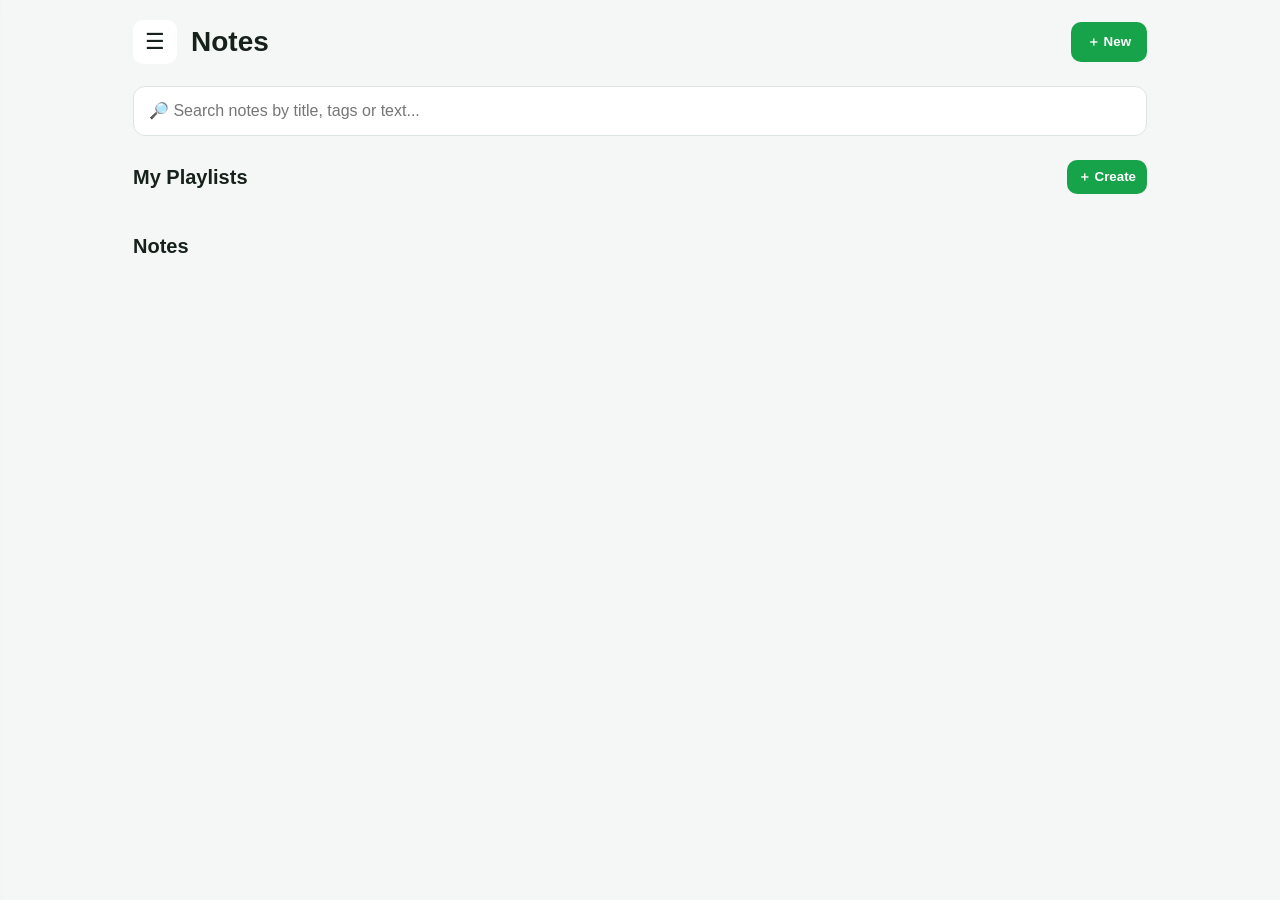
==== index.html @ 80bf6ac0 "Add files via upload" ====
<!DOCTYPE html>
<html lang="en">
<head>
  <meta charset="UTF-8">
  <meta name="viewport" content="width=device-width, initial-scale=1.0">
  <title>My Notes</title>
  <link rel="stylesheet" href="style.css">
</head>
<body data-theme="green">
  <div class="app">
    <aside class="sidebar" id="sidebar">
      <div class="side-head">
        <h2>My Notes</h2>
        <button class="icon-btn" id="closeMenu">✕</button>
      </div>
      <button class="menu-item" id="newNoteBtn">➕ Create New Note</button>
      <button class="menu-item" id="themeToggle">🌙 Dark / Bright</button>
      <button class="menu-item" id="exportBtn">📤 Export Notes</button>
      <hr>
      <p class="side-label">Theme Color</p>
      <div class="color-row">
        <button class="color green" data-theme-choice="green"></button>
        <button class="color blue" data-theme-choice="blue"></button>
        <button class="color red" data-theme-choice="red"></button>
        <button class="color yellow" data-theme-choice="yellow"></button>
      </div>
      <hr>
      <p class="side-label">Playlists</p>
      <button class="menu-item" id="createPlaylistBtn">＋ Create Playlist</button>
      <div id="sidebarPlaylists"></div>
    </aside>

    <div class="overlay" id="overlay"></div>

    <main>
      <header>
        <button class="icon-btn menu-btn" id="menuBtn">☰</button>
        <h1>Notes</h1>
        <button class="primary-btn" id="headerNewNote">＋ New</button>
      </header>

      <section class="search-section">
        <input id="searchInput" type="search" placeholder="🔎 Search notes by title, tags or text...">
      </section>

      <section class="playlists-section">
        <div class="section-title">
          <h2>My Playlists</h2>
          <button class="small-btn" id="createPlaylistBtn2">＋ Create</button>
        </div>
        <div id="playlists" class="playlist-list"></div>
      </section>

      <section class="notes-section">
        <div class="section-title">
          <h2>Notes</h2>
          <span id="noteCount"></span>
        </div>
        <div id="notesList" class="notes-list"></div>
      </section>
    </main>
  </div>

  <div class="modal" id="noteModal">
    <div class="modal-box note-editor">
      <div class="modal-top">
        <h2 id="editorHeading">Create Note</h2>
        <button class="icon-btn closeModal">✕</button>
      </div>
      <div class="editor-actions">
        <button id="favoriteBtn">☆ Favorite</button>
        <button id="pinBtn">📌 Pin</button>
        <div class="dropdown">
          <button id="playlistMenuBtn">＋ Add to Playlist ▾</button>
          <div id="playlistDropdown" class="dropdown-content"></div>
        </div>
      </div>
      <input id="noteTitle" class="editor-title" placeholder="Note title...">
      <input id="noteTags" class="editor-tags" placeholder="Tags (example: study, important)">
      <textarea id="noteContent" placeholder="Write your note here..."></textarea>
      <div class="editor-bottom">
        <span id="saveStatus"></span>
        <button class="primary-btn" id="saveNoteBtn">Save Note</button>
      </div>
    </div>
  </div>

  <div class="modal" id="playlistModal">
    <div class="modal-box small-modal">
      <div class="modal-top">
        <h2>Create Playlist</h2>
        <button class="icon-btn closePlaylistModal">✕</button>
      </div>
      <input id="playlistName" placeholder="Playlist name...">
      <div id="playlistNoteSelector" class="note-selector"></div>
      <button class="primary-btn full" id="savePlaylistBtn">Create Playlist</button>
    </div>
  </div>

  <div class="modal" id="playlistViewModal">
    <div class="modal-box">
      <div class="modal-top">
        <h2 id="playlistViewTitle"></h2>
        <button class="icon-btn closePlaylistView">✕</button>
      </div>
      <div id="playlistViewNotes" class="notes-list"></div>
    </div>
  </div>

  <script src="script.js"></script>
</body>
</html>
---- style.css ----
*{box-sizing:border-box} :root{--accent:#16a34a;--accent2:#0f7a36;--bg:#f4f7f5;--card:#fff;--text:#17211b;--muted:#66756c;--border:#dce5df}
body[data-theme="blue"]{--accent:#2563eb;--accent2:#1d4ed8}body[data-theme="red"]{--accent:#dc2626;--accent2:#b91c1c}body[data-theme="yellow"]{--accent:#ca8a04;--accent2:#a16207}body.dark{--bg:#111714;--card:#1c2420;--text:#edf7f0;--muted:#9eada4;--border:#344139}
body{margin:0;font-family:Arial,sans-serif;background:var(--bg);color:var(--text);transition:.25s}.app{min-height:100vh}main{max-width:1050px;margin:auto;padding:20px 18px 60px}header{display:flex;align-items:center;gap:14px}header h1{flex:1;margin:0;font-size:28px}.icon-btn{border:0;background:var(--card);color:var(--text);font-size:22px;border-radius:10px;padding:9px 12px;cursor:pointer}.primary-btn,.small-btn{background:var(--accent);border:0;color:white;border-radius:10px;padding:11px 16px;font-weight:bold;cursor:pointer}.small-btn{padding:8px 11px}.search-section{margin:22px 0}.search-section input,.editor-title,.editor-tags,#playlistName{width:100%;padding:15px;border:1px solid var(--border);border-radius:12px;background:var(--card);color:var(--text);font-size:16px}.section-title{display:flex;align-items:center;justify-content:space-between;margin:24px 0 12px}.section-title h2{margin:0;font-size:20px}.playlist-list{display:flex;gap:12px;overflow:auto;padding-bottom:5px}.playlist-card{min-width:170px;background:var(--card);border:1px solid var(--border);padding:15px;border-radius:14px;cursor:pointer}.playlist-card h3{margin:0 0 8px;font-size:16px}.playlist-card p{margin:0;color:var(--muted);font-size:13px}.notes-list{display:grid;grid-template-columns:repeat(auto-fill,minmax(230px,1fr));gap:14px}.note-card{position:relative;background:var(--card);border:1px solid var(--border);padding:17px;border-radius:15px;cursor:pointer;min-height:145px}.note-card.pinned{border:2px solid var(--accent)}.note-card h3{margin:0 35px 8px 0}.note-card p{color:var(--muted);line-height:1.4;margin:8px 0}.note-meta{font-size:12px;color:var(--accent);font-weight:bold}.badge{position:absolute;right:12px;top:12px}.sidebar{position:fixed;z-index:20;left:-320px;top:0;width:300px;height:100vh;background:var(--card);padding:18px;box-shadow:3px 0 20px #0003;transition:.25s;overflow:auto}.sidebar.open{left:0}.side-head{display:flex;justify-content:space-between;align-items:center}.menu-item{width:100%;text-align:left;border:0;background:transparent;color:var(--text);padding:14px 10px;font-size:16px;cursor:pointer;border-radius:9px}.menu-item:hover{background:var(--bg)}hr{border:0;border-top:1px solid var(--border);margin:14px 0}.side-label{color:var(--muted);font-size:13px}.color-row{display:flex;gap:12px}.color{width:30px;height:30px;border-radius:50%;border:2px solid white;cursor:pointer}.green{background:#16a34a}.blue{background:#2563eb}.red{background:#dc2626}.yellow{background:#eab308}.overlay{display:none;position:fixed;inset:0;background:#0007;z-index:15}.overlay.show{display:block}.modal{display:none;position:fixed;z-index:30;inset:0;background:#0008;padding:20px;align-items:center;justify-content:center}.modal.show{display:flex}.modal-box{background:var(--card);color:var(--text);width:min(700px,100%);max-height:90vh;overflow:auto;border-radius:18px;padding:20px}.small-modal{width:min(520px,100%)}.modal-top{display:flex;align-items:center;justify-content:space-between}.modal-top h2{margin:0}.editor-actions{display:flex;gap:8px;flex-wrap:wrap;margin:16px 0}.editor-actions button{background:var(--bg);color:var(--text);border:1px solid var(--border);padding:10px;border-radius:9px;cursor:pointer}.dropdown{position:relative}.dropdown-content{display:none;position:absolute;right:0;top:43px;width:220px;background:var(--card);border:1px solid var(--border);border-radius:10px;padding:7px;z-index:3;box-shadow:0 5px 20px #0003}.dropdown-content.show{display:block}.dropdown-content label{display:block;padding:7px;font-size:14px}.editor-title{font-size:23px;font-weight:bold;margin-bottom:10px}.editor-tags{margin-bottom:10px}textarea{width:100%;min-height:260px;resize:vertical;padding:15px;background:var(--card);color:var(--text);border:1px solid var(--border);border-radius:12px;font:inherit}.editor-bottom{display:flex;align-items:center;justify-content:space-between;margin-top:12px}.note-selector{max-height:260px;overflow:auto;margin:15px 0}.selector-item{padding:10px;border-bottom:1px solid var(--border)}.full{width:100%}.empty{color:var(--muted);padding:25px;text-align:center;background:var(--card);border-radius:12px}
@media(max-width:600px){main{padding:16px 12px}.notes-list{grid-template-columns:1fr}.editor-actions{gap:6px}.editor-actions button{font-size:12px}}
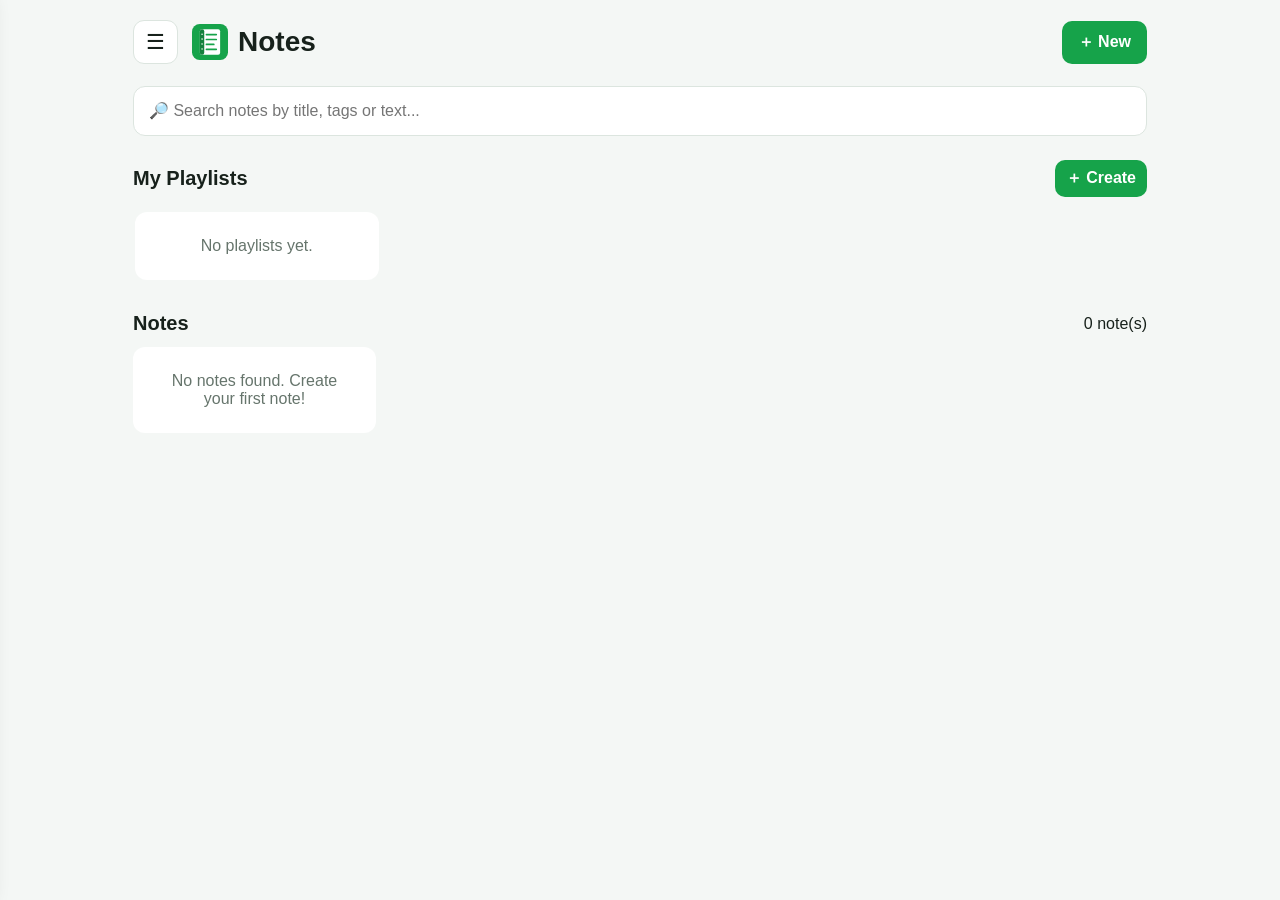
==== commit 543bbe73: "Add files via upload" ====
--- a/index.html
+++ b/index.html
@@ -5,68 +5,60 @@
   <meta name="viewport" content="width=device-width, initial-scale=1.0">
   <title>My Notes</title>
   <link rel="stylesheet" href="style.css">
+  <link rel="manifest" href="manifest.json">
+  <meta name="theme-color" content="#16a34a">
+  <link rel="icon" href="icon.svg" type="image/svg+xml">
 </head>
-<body data-theme="green">
-  <div class="app">
-    <aside class="sidebar" id="sidebar">
-      <div class="side-head">
-        <h2>My Notes</h2>
-        <button class="icon-btn" id="closeMenu">✕</button>
-      </div>
-      <button class="menu-item" id="newNoteBtn">➕ Create New Note</button>
-      <button class="menu-item" id="themeToggle">🌙 Dark / Bright</button>
-      <button class="menu-item" id="exportBtn">📤 Export Notes</button>
-      <hr>
-      <p class="side-label">Theme Color</p>
-      <div class="color-row">
-        <button class="color green" data-theme-choice="green"></button>
-        <button class="color blue" data-theme-choice="blue"></button>
-        <button class="color red" data-theme-choice="red"></button>
-        <button class="color yellow" data-theme-choice="yellow"></button>
-      </div>
-      <hr>
-      <p class="side-label">Playlists</p>
-      <button class="menu-item" id="createPlaylistBtn">＋ Create Playlist</button>
-      <div id="sidebarPlaylists"></div>
-    </aside>
+<body>
+  <aside class="sidebar" id="sidebar">
+    <div class="side-head"><h2>📝 My Notes</h2><button class="icon-btn" id="closeMenu">✕</button></div>
+    <button class="menu-item" id="newNoteBtn">➕ Create New Note</button>
+    <button class="menu-item" id="themeToggle">🌙 Dark / Bright</button>
+    <button class="menu-item" id="exportBtn">📤 Export Notes</button>
+    <hr>
+    <p class="side-label">Theme Color</p>
+    <div class="color-row vibgyor-row">
+      <button class="color violet" data-theme-choice="violet" aria-label="Violet" title="Violet"></button>
+      <button class="color indigo" data-theme-choice="indigo" aria-label="Indigo" title="Indigo"></button>
+      <button class="color blue" data-theme-choice="blue" aria-label="Blue" title="Blue"></button>
+      <button class="color green" data-theme-choice="green" aria-label="Green" title="Green"></button>
+      <button class="color yellow" data-theme-choice="yellow" aria-label="Yellow" title="Yellow"></button>
+      <button class="color orange" data-theme-choice="orange" aria-label="Orange" title="Orange"></button>
+      <button class="color red" data-theme-choice="red" aria-label="Red" title="Red"></button>
+    </div>
+    <hr>
+    <p class="side-label">Playlists</p>
+    <button class="menu-item" id="createPlaylistBtn">＋ Create Playlist</button>
+    <div id="sidebarPlaylists"></div>
+  </aside>
 
-    <div class="overlay" id="overlay"></div>
+  <div class="overlay" id="overlay"></div>
 
-    <main>
-      <header>
-        <button class="icon-btn menu-btn" id="menuBtn">☰</button>
-        <h1>Notes</h1>
-        <button class="primary-btn" id="headerNewNote">＋ New</button>
-      </header>
+  <main>
+    <header>
+      <button class="icon-btn" id="menuBtn">☰</button>
+      <div class="brand"><img src="icon.svg" alt=""><h1>Notes</h1></div>
+      <button class="primary-btn" id="headerNewNote">＋ New</button>
+    </header>
 
-      <section class="search-section">
-        <input id="searchInput" type="search" placeholder="🔎 Search notes by title, tags or text...">
-      </section>
+    <section class="search-section">
+      <input id="searchInput" type="search" placeholder="🔎 Search notes by title, tags or text...">
+    </section>
 
-      <section class="playlists-section">
-        <div class="section-title">
-          <h2>My Playlists</h2>
-          <button class="small-btn" id="createPlaylistBtn2">＋ Create</button>
-        </div>
-        <div id="playlists" class="playlist-list"></div>
-      </section>
+    <section>
+      <div class="section-title"><h2>My Playlists</h2><button class="small-btn" id="createPlaylistBtn2">＋ Create</button></div>
+      <div id="playlists" class="playlist-list"></div>
+    </section>
 
-      <section class="notes-section">
-        <div class="section-title">
-          <h2>Notes</h2>
-          <span id="noteCount"></span>
-        </div>
-        <div id="notesList" class="notes-list"></div>
-      </section>
-    </main>
-  </div>
+    <section>
+      <div class="section-title"><h2>Notes</h2><span id="noteCount"></span></div>
+      <div id="notesList" class="notes-list"></div>
+    </section>
+  </main>
 
-  <div class="modal" id="noteModal">
+  <div class="modal" id="noteModal" role="dialog">
     <div class="modal-box note-editor">
-      <div class="modal-top">
-        <h2 id="editorHeading">Create Note</h2>
-        <button class="icon-btn closeModal">✕</button>
-      </div>
+      <div class="modal-top"><h2 id="editorHeading">Create Note</h2><button class="icon-btn" data-close="noteModal">✕</button></div>
       <div class="editor-actions">
         <button id="favoriteBtn">☆ Favorite</button>
         <button id="pinBtn">📌 Pin</button>
@@ -80,30 +72,31 @@
       <textarea id="noteContent" placeholder="Write your note here..."></textarea>
       <div class="editor-bottom">
         <span id="saveStatus"></span>
-        <button class="primary-btn" id="saveNoteBtn">Save Note</button>
+        <div class="button-row">
+          <button class="secondary-btn" data-close="noteModal">Cancel</button>
+          <button class="primary-btn" id="saveNoteBtn">Save Note</button>
+        </div>
       </div>
     </div>
   </div>
 
-  <div class="modal" id="playlistModal">
+  <div class="modal" id="playlistModal" role="dialog">
     <div class="modal-box small-modal">
-      <div class="modal-top">
-        <h2>Create Playlist</h2>
-        <button class="icon-btn closePlaylistModal">✕</button>
-      </div>
+      <div class="modal-top"><h2>Create Playlist</h2><button class="icon-btn" data-close="playlistModal">✕</button></div>
       <input id="playlistName" placeholder="Playlist name...">
       <div id="playlistNoteSelector" class="note-selector"></div>
-      <button class="primary-btn full" id="savePlaylistBtn">Create Playlist</button>
+      <div class="button-row">
+        <button class="secondary-btn" data-close="playlistModal">Cancel</button>
+        <button class="primary-btn full" id="savePlaylistBtn">Create Playlist</button>
+      </div>
     </div>
   </div>
 
-  <div class="modal" id="playlistViewModal">
+  <div class="modal" id="playlistViewModal" role="dialog">
     <div class="modal-box">
-      <div class="modal-top">
-        <h2 id="playlistViewTitle"></h2>
-        <button class="icon-btn closePlaylistView">✕</button>
-      </div>
+      <div class="modal-top"><h2 id="playlistViewTitle"></h2><button class="icon-btn" data-close="playlistViewModal">✕</button></div>
       <div id="playlistViewNotes" class="notes-list"></div>
+      <div class="button-row end"><button class="secondary-btn" data-close="playlistViewModal">Close</button></div>
     </div>
   </div>
 
--- a/style.css
+++ b/style.css
@@ -1,4 +1,28 @@
-*{box-sizing:border-box} :root{--accent:#16a34a;--accent2:#0f7a36;--bg:#f4f7f5;--card:#fff;--text:#17211b;--muted:#66756c;--border:#dce5df}
-body[data-theme="blue"]{--accent:#2563eb;--accent2:#1d4ed8}body[data-theme="red"]{--accent:#dc2626;--accent2:#b91c1c}body[data-theme="yellow"]{--accent:#ca8a04;--accent2:#a16207}body.dark{--bg:#111714;--card:#1c2420;--text:#edf7f0;--muted:#9eada4;--border:#344139}
-body{margin:0;font-family:Arial,sans-serif;background:var(--bg);color:var(--text);transition:.25s}.app{min-height:100vh}main{max-width:1050px;margin:auto;padding:20px 18px 60px}header{display:flex;align-items:center;gap:14px}header h1{flex:1;margin:0;font-size:28px}.icon-btn{border:0;background:var(--card);color:var(--text);font-size:22px;border-radius:10px;padding:9px 12px;cursor:pointer}.primary-btn,.small-btn{background:var(--accent);border:0;color:white;border-radius:10px;padding:11px 16px;font-weight:bold;cursor:pointer}.small-btn{padding:8px 11px}.search-section{margin:22px 0}.search-section input,.editor-title,.editor-tags,#playlistName{width:100%;padding:15px;border:1px solid var(--border);border-radius:12px;background:var(--card);color:var(--text);font-size:16px}.section-title{display:flex;align-items:center;justify-content:space-between;margin:24px 0 12px}.section-title h2{margin:0;font-size:20px}.playlist-list{display:flex;gap:12px;overflow:auto;padding-bottom:5px}.playlist-card{min-width:170px;background:var(--card);border:1px solid var(--border);padding:15px;border-radius:14px;cursor:pointer}.playlist-card h3{margin:0 0 8px;font-size:16px}.playlist-card p{margin:0;color:var(--muted);font-size:13px}.notes-list{display:grid;grid-template-columns:repeat(auto-fill,minmax(230px,1fr));gap:14px}.note-card{position:relative;background:var(--card);border:1px solid var(--border);padding:17px;border-radius:15px;cursor:pointer;min-height:145px}.note-card.pinned{border:2px solid var(--accent)}.note-card h3{margin:0 35px 8px 0}.note-card p{color:var(--muted);line-height:1.4;margin:8px 0}.note-meta{font-size:12px;color:var(--accent);font-weight:bold}.badge{position:absolute;right:12px;top:12px}.sidebar{position:fixed;z-index:20;left:-320px;top:0;width:300px;height:100vh;background:var(--card);padding:18px;box-shadow:3px 0 20px #0003;transition:.25s;overflow:auto}.sidebar.open{left:0}.side-head{display:flex;justify-content:space-between;align-items:center}.menu-item{width:100%;text-align:left;border:0;background:transparent;color:var(--text);padding:14px 10px;font-size:16px;cursor:pointer;border-radius:9px}.menu-item:hover{background:var(--bg)}hr{border:0;border-top:1px solid var(--border);margin:14px 0}.side-label{color:var(--muted);font-size:13px}.color-row{display:flex;gap:12px}.color{width:30px;height:30px;border-radius:50%;border:2px solid white;cursor:pointer}.green{background:#16a34a}.blue{background:#2563eb}.red{background:#dc2626}.yellow{background:#eab308}.overlay{display:none;position:fixed;inset:0;background:#0007;z-index:15}.overlay.show{display:block}.modal{display:none;position:fixed;z-index:30;inset:0;background:#0008;padding:20px;align-items:center;justify-content:center}.modal.show{display:flex}.modal-box{background:var(--card);color:var(--text);width:min(700px,100%);max-height:90vh;overflow:auto;border-radius:18px;padding:20px}.small-modal{width:min(520px,100%)}.modal-top{display:flex;align-items:center;justify-content:space-between}.modal-top h2{margin:0}.editor-actions{display:flex;gap:8px;flex-wrap:wrap;margin:16px 0}.editor-actions button{background:var(--bg);color:var(--text);border:1px solid var(--border);padding:10px;border-radius:9px;cursor:pointer}.dropdown{position:relative}.dropdown-content{display:none;position:absolute;right:0;top:43px;width:220px;background:var(--card);border:1px solid var(--border);border-radius:10px;padding:7px;z-index:3;box-shadow:0 5px 20px #0003}.dropdown-content.show{display:block}.dropdown-content label{display:block;padding:7px;font-size:14px}.editor-title{font-size:23px;font-weight:bold;margin-bottom:10px}.editor-tags{margin-bottom:10px}textarea{width:100%;min-height:260px;resize:vertical;padding:15px;background:var(--card);color:var(--text);border:1px solid var(--border);border-radius:12px;font:inherit}.editor-bottom{display:flex;align-items:center;justify-content:space-between;margin-top:12px}.note-selector{max-height:260px;overflow:auto;margin:15px 0}.selector-item{padding:10px;border-bottom:1px solid var(--border)}.full{width:100%}.empty{color:var(--muted);padding:25px;text-align:center;background:var(--card);border-radius:12px}
-@media(max-width:600px){main{padding:16px 12px}.notes-list{grid-template-columns:1fr}.editor-actions{gap:6px}.editor-actions button{font-size:12px}}
+*{box-sizing:border-box}
+:root{--accent:#16a34a;--bg:#f4f7f5;--card:#fff;--text:#17211b;--muted:#66756c;--border:#dce5df;--shadow:0 10px 30px rgba(0,0,0,.12)}
+body[data-theme="violet"]{--accent:#8b5cf6}body[data-theme="indigo"]{--accent:#4f46e5}body[data-theme="blue"]{--accent:#2563eb}body[data-theme="green"]{--accent:#16a34a}body[data-theme="yellow"]{--accent:#ca8a04}body[data-theme="orange"]{--accent:#ea580c}body[data-theme="red"]{--accent:#dc2626}
+body.dark{--bg:#111714;--card:#1c2420;--text:#edf7f0;--muted:#9eada4;--border:#344139}
+body{margin:0;font-family:Arial,sans-serif;background:var(--bg);color:var(--text);transition:background .25s ease,color .25s ease}
+button,input,textarea{font:inherit}button{touch-action:manipulation}
+main{max-width:1050px;margin:auto;padding:20px 18px 60px}
+header{display:flex;align-items:center;gap:14px}.brand{display:flex;align-items:center;gap:10px;flex:1}.brand img{width:36px;height:36px}.brand h1{margin:0;font-size:28px}
+.icon-btn{border:1px solid var(--border);background:var(--card);color:var(--text);font-size:21px;border-radius:11px;padding:9px 12px;cursor:pointer}
+.primary-btn,.small-btn{background:var(--accent);border:0;color:white;border-radius:10px;padding:11px 16px;font-weight:bold;cursor:pointer}.small-btn{padding:8px 11px}
+.secondary-btn{background:var(--card);color:var(--text);border:1px solid var(--border);border-radius:10px;padding:11px 16px;cursor:pointer}
+button:active,.note-card:active,.playlist-card:active{transform:scale(.97)}
+.search-section{margin:22px 0}.search-section input,.editor-title,.editor-tags,#playlistName{width:100%;padding:15px;border:1px solid var(--border);border-radius:12px;background:var(--card);color:var(--text);font-size:16px}
+.section-title{display:flex;align-items:center;justify-content:space-between;margin:24px 0 12px}.section-title h2{margin:0;font-size:20px}
+.playlist-list{display:flex;gap:12px;overflow:auto;padding:3px 2px 8px}.playlist-card{min-width:170px;background:var(--card);border:1px solid var(--border);padding:15px;border-radius:14px;cursor:pointer;transition:transform .2s ease,box-shadow .2s ease}.playlist-card:hover{transform:translateY(-2px);box-shadow:var(--shadow)}
+.playlist-card h3{margin:0 0 8px;font-size:16px}.playlist-card p{margin:0;color:var(--muted);font-size:13px}
+.notes-list{display:grid;grid-template-columns:repeat(auto-fill,minmax(230px,1fr));gap:14px}.note-card{position:relative;background:var(--card);border:1px solid var(--border);padding:17px;border-radius:15px;cursor:pointer;min-height:145px;transition:transform .2s ease,box-shadow .2s ease,border-color .2s ease}.note-card:hover{transform:translateY(-3px);box-shadow:var(--shadow)}.note-card.pinned{border:2px solid var(--accent)}.note-card h3{margin:0 35px 8px 0}.note-card p{color:var(--muted);line-height:1.4;margin:8px 0}.note-meta{font-size:12px;color:var(--accent);font-weight:bold}.badge{position:absolute;right:12px;top:12px}
+.sidebar{position:fixed;z-index:50;left:0;top:0;width:300px;height:100vh;background:var(--card);padding:18px;box-shadow:3px 0 20px #0003;overflow:auto;transform:translateX(-105%);transition:transform .28s cubic-bezier(.2,.8,.2,1)}.sidebar.open{transform:translateX(0)}.side-head{display:flex;justify-content:space-between;align-items:center}.menu-item{width:100%;text-align:left;border:0;background:transparent;color:var(--text);padding:14px 10px;font-size:16px;cursor:pointer;border-radius:9px}.menu-item:hover{background:var(--bg)}hr{border:0;border-top:1px solid var(--border);margin:14px 0}.side-label{color:var(--muted);font-size:13px}.color-row{display:flex;gap:10px;flex-wrap:wrap}.vibgyor-row{padding:4px 0}.color{width:32px;height:32px;border-radius:50%;border:2px solid white;cursor:pointer;box-shadow:0 2px 7px #0003;transition:transform .18s ease}.color:hover{transform:scale(1.12)}.violet{background:#8b5cf6}.indigo{background:#4f46e5}.blue{background:#2563eb}.green{background:#16a34a}.yellow{background:#eab308}.orange{background:#f97316}.red{background:#dc2626}
+.overlay{position:fixed;inset:0;background:#0007;z-index:40;opacity:0;pointer-events:none;transition:opacity .25s ease}.overlay.show{opacity:1;pointer-events:auto}
+.modal{position:fixed;z-index:100;inset:0;background:#0008;padding:20px;display:flex;align-items:center;justify-content:center;opacity:0;pointer-events:none;transition:opacity .22s ease}.modal.show{opacity:1;pointer-events:auto}.modal-box{background:var(--card);color:var(--text);width:min(700px,100%);max-height:90vh;overflow:auto;border-radius:18px;padding:20px;box-shadow:var(--shadow);transform:scale(.96) translateY(12px);transition:transform .24s cubic-bezier(.2,.8,.2,1)}.modal.show .modal-box{transform:scale(1) translateY(0)}.small-modal{width:min(520px,100%)}.modal-top{display:flex;align-items:center;justify-content:space-between}.modal-top h2{margin:0}.editor-actions{display:flex;gap:8px;flex-wrap:wrap;margin:16px 0}.editor-actions button{background:var(--bg);color:var(--text);border:1px solid var(--border);padding:10px;border-radius:9px;cursor:pointer}.dropdown{position:relative}.dropdown-content{position:absolute;right:0;top:43px;width:230px;background:var(--card);border:1px solid var(--border);border-radius:10px;padding:7px;z-index:3;box-shadow:var(--shadow);opacity:0;pointer-events:none;transform:translateY(-6px);transition:.18s}.dropdown-content.show{opacity:1;pointer-events:auto;transform:translateY(0)}.dropdown-content label{display:block;padding:7px;font-size:14px}.editor-title{font-size:23px;font-weight:bold;margin-bottom:10px}.editor-tags{margin-bottom:10px}textarea{width:100%;min-height:260px;resize:vertical;padding:15px;background:var(--card);color:var(--text);border:1px solid var(--border);border-radius:12px}.editor-bottom,.button-row{display:flex;align-items:center;justify-content:space-between;gap:10px;margin-top:12px}.editor-bottom .button-row{margin:0}.end{justify-content:flex-end}.note-selector{max-height:260px;overflow:auto;margin:15px 0}.selector-item{display:block;padding:10px;border-bottom:1px solid var(--border)}.full{flex:1}.empty{color:var(--muted);padding:25px;text-align:center;background:var(--card);border-radius:12px}
+@media(max-width:600px){main{padding:16px 12px}.notes-list{grid-template-columns:1fr}.editor-actions{gap:6px}.editor-actions button{font-size:12px}.editor-bottom{align-items:flex-end}}
+
+/* Playlist cards: playlist/collection style instead of folder style */
+.playlist-list{display:grid;grid-template-columns:repeat(auto-fill,minmax(210px,1fr));overflow:visible}
+.playlist-card{min-width:0;display:flex;align-items:center;gap:13px;padding:14px 16px;border-radius:18px;background:linear-gradient(135deg,var(--card),var(--bg));position:relative;overflow:hidden}
+.playlist-card::after{content:"";position:absolute;right:-18px;bottom:-25px;width:85px;height:85px;border-radius:50%;background:var(--accent);opacity:.10}
+.playlist-icon{width:48px;height:48px;flex:0 0 48px;border-radius:14px;display:grid;place-items:center;font-size:23px;background:var(--accent);box-shadow:0 6px 15px rgba(0,0,0,.12)}
+.playlist-info{min-width:0;position:relative;z-index:1}.playlist-card h3{margin:0 0 5px;font-size:16px;white-space:nowrap;overflow:hidden;text-overflow:ellipsis}.playlist-card p{margin:0;color:var(--muted)}
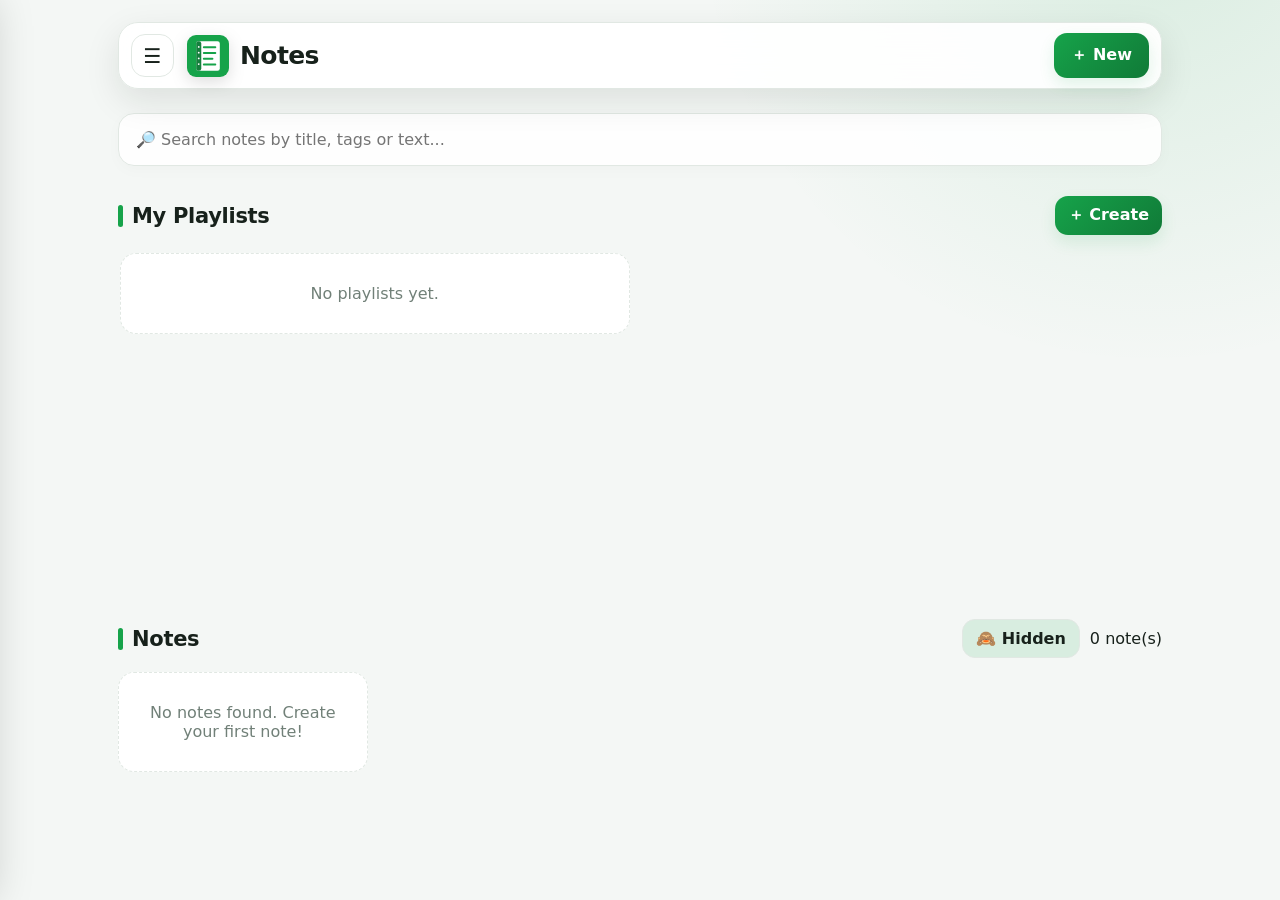
==== commit 7426c0c3: "Add files via upload" ====
--- a/index.html
+++ b/index.html
@@ -47,11 +47,19 @@
 
     <section>
       <div class="section-title"><h2>My Playlists</h2><button class="small-btn" id="createPlaylistBtn2">＋ Create</button></div>
-      <div id="playlists" class="playlist-list"></div>
+      <div class="playlist-scroll-wrap">
+        <div id="playlists" class="playlist-list"></div>
+      </div>
     </section>
 
     <section>
-      <div class="section-title"><h2>Notes</h2><span id="noteCount"></span></div>
+      <div class="section-title">
+        <h2>Notes</h2>
+        <div class="notes-tools">
+          <button class="small-btn hidden-btn" id="hiddenNotesBtn">🙈 Hidden</button>
+          <span id="noteCount"></span>
+        </div>
+      </div>
       <div id="notesList" class="notes-list"></div>
     </section>
   </main>
@@ -92,6 +100,38 @@
     </div>
   </div>
 
+  <div class="modal" id="hiddenNotesModal" role="dialog">
+    <div class="modal-box">
+      <div class="modal-top">
+        <h2>🙈 Hidden Notes</h2>
+        <button class="icon-btn" data-close="hiddenNotesModal">✕</button>
+      </div>
+      <p class="hidden-help">Hidden notes are not shown in your normal Notes section or search results.</p>
+      <div id="hiddenNotesList" class="notes-list"></div>
+      <div class="button-row end">
+        <button class="secondary-btn" data-close="hiddenNotesModal">Close</button>
+      </div>
+    </div>
+  </div>
+
+  <div class="modal" id="longPressMenu" role="dialog">
+    <div class="modal-box small-modal action-menu-box">
+      <div class="modal-top">
+        <h2>Note Options</h2>
+        <button class="icon-btn" data-close="longPressMenu">✕</button>
+      </div>
+      <div class="action-menu">
+        <button data-note-action="edit">✏️ Edit</button>
+        <button data-note-action="export">📤 Export</button>
+        <button data-note-action="hide">🙈 Hide</button>
+        <button data-note-action="pin">📌 Pin / Unpin</button>
+      </div>
+      <div class="button-row end">
+        <button class="secondary-btn" data-close="longPressMenu">Cancel</button>
+      </div>
+    </div>
+  </div>
+
   <div class="modal" id="playlistViewModal" role="dialog">
     <div class="modal-box">
       <div class="modal-top"><h2 id="playlistViewTitle"></h2><button class="icon-btn" data-close="playlistViewModal">✕</button></div>
--- a/style.css
+++ b/style.css
@@ -1,28 +1,249 @@
-*{box-sizing:border-box}
-:root{--accent:#16a34a;--bg:#f4f7f5;--card:#fff;--text:#17211b;--muted:#66756c;--border:#dce5df;--shadow:0 10px 30px rgba(0,0,0,.12)}
-body[data-theme="violet"]{--accent:#8b5cf6}body[data-theme="indigo"]{--accent:#4f46e5}body[data-theme="blue"]{--accent:#2563eb}body[data-theme="green"]{--accent:#16a34a}body[data-theme="yellow"]{--accent:#ca8a04}body[data-theme="orange"]{--accent:#ea580c}body[data-theme="red"]{--accent:#dc2626}
-body.dark{--bg:#111714;--card:#1c2420;--text:#edf7f0;--muted:#9eada4;--border:#344139}
-body{margin:0;font-family:Arial,sans-serif;background:var(--bg);color:var(--text);transition:background .25s ease,color .25s ease}
+/* ===== My Notes Professional UI v5 ===== */
+*{box-sizing:border-box;-webkit-tap-highlight-color:transparent}
+:root{
+  --accent:#16a34a;--accent-soft:rgba(22,163,74,.12);
+  --bg:#f4f7f5;--card:rgba(255,255,255,.92);--text:#17211b;
+  --muted:#718078;--border:#e1e8e3;
+  --shadow:0 12px 35px rgba(19,34,24,.10);
+  --shadow-hover:0 18px 42px rgba(19,34,24,.16);
+}
+body[data-theme="violet"]{--accent:#8b5cf6;--accent-soft:rgba(139,92,246,.13)}
+body[data-theme="indigo"]{--accent:#4f46e5;--accent-soft:rgba(79,70,229,.13)}
+body[data-theme="blue"]{--accent:#2563eb;--accent-soft:rgba(37,99,235,.13)}
+body[data-theme="green"]{--accent:#16a34a;--accent-soft:rgba(22,163,74,.12)}
+body[data-theme="yellow"]{--accent:#ca8a04;--accent-soft:rgba(202,138,4,.14)}
+body[data-theme="orange"]{--accent:#ea580c;--accent-soft:rgba(234,88,12,.13)}
+body[data-theme="red"]{--accent:#dc2626;--accent-soft:rgba(220,38,38,.12)}
+body.dark{
+  --bg:#101512;--card:rgba(27,35,30,.94);--text:#eff8f1;
+  --muted:#9baaa0;--border:#303b34;
+  --shadow:0 15px 45px rgba(0,0,0,.28);
+  --shadow-hover:0 20px 55px rgba(0,0,0,.38)
+}
+body{
+  margin:0;font-family:system-ui,-apple-system,BlinkMacSystemFont,"Segoe UI",Arial,sans-serif;
+  background:radial-gradient(circle at 90% -10%,var(--accent-soft),transparent 30%),var(--bg);
+  color:var(--text);min-height:100vh;transition:background .35s ease,color .25s ease
+}
 button,input,textarea{font:inherit}button{touch-action:manipulation}
-main{max-width:1050px;margin:auto;padding:20px 18px 60px}
-header{display:flex;align-items:center;gap:14px}.brand{display:flex;align-items:center;gap:10px;flex:1}.brand img{width:36px;height:36px}.brand h1{margin:0;font-size:28px}
-.icon-btn{border:1px solid var(--border);background:var(--card);color:var(--text);font-size:21px;border-radius:11px;padding:9px 12px;cursor:pointer}
-.primary-btn,.small-btn{background:var(--accent);border:0;color:white;border-radius:10px;padding:11px 16px;font-weight:bold;cursor:pointer}.small-btn{padding:8px 11px}
-.secondary-btn{background:var(--card);color:var(--text);border:1px solid var(--border);border-radius:10px;padding:11px 16px;cursor:pointer}
-button:active,.note-card:active,.playlist-card:active{transform:scale(.97)}
-.search-section{margin:22px 0}.search-section input,.editor-title,.editor-tags,#playlistName{width:100%;padding:15px;border:1px solid var(--border);border-radius:12px;background:var(--card);color:var(--text);font-size:16px}
-.section-title{display:flex;align-items:center;justify-content:space-between;margin:24px 0 12px}.section-title h2{margin:0;font-size:20px}
-.playlist-list{display:flex;gap:12px;overflow:auto;padding:3px 2px 8px}.playlist-card{min-width:170px;background:var(--card);border:1px solid var(--border);padding:15px;border-radius:14px;cursor:pointer;transition:transform .2s ease,box-shadow .2s ease}.playlist-card:hover{transform:translateY(-2px);box-shadow:var(--shadow)}
-.playlist-card h3{margin:0 0 8px;font-size:16px}.playlist-card p{margin:0;color:var(--muted);font-size:13px}
-.notes-list{display:grid;grid-template-columns:repeat(auto-fill,minmax(230px,1fr));gap:14px}.note-card{position:relative;background:var(--card);border:1px solid var(--border);padding:17px;border-radius:15px;cursor:pointer;min-height:145px;transition:transform .2s ease,box-shadow .2s ease,border-color .2s ease}.note-card:hover{transform:translateY(-3px);box-shadow:var(--shadow)}.note-card.pinned{border:2px solid var(--accent)}.note-card h3{margin:0 35px 8px 0}.note-card p{color:var(--muted);line-height:1.4;margin:8px 0}.note-meta{font-size:12px;color:var(--accent);font-weight:bold}.badge{position:absolute;right:12px;top:12px}
-.sidebar{position:fixed;z-index:50;left:0;top:0;width:300px;height:100vh;background:var(--card);padding:18px;box-shadow:3px 0 20px #0003;overflow:auto;transform:translateX(-105%);transition:transform .28s cubic-bezier(.2,.8,.2,1)}.sidebar.open{transform:translateX(0)}.side-head{display:flex;justify-content:space-between;align-items:center}.menu-item{width:100%;text-align:left;border:0;background:transparent;color:var(--text);padding:14px 10px;font-size:16px;cursor:pointer;border-radius:9px}.menu-item:hover{background:var(--bg)}hr{border:0;border-top:1px solid var(--border);margin:14px 0}.side-label{color:var(--muted);font-size:13px}.color-row{display:flex;gap:10px;flex-wrap:wrap}.vibgyor-row{padding:4px 0}.color{width:32px;height:32px;border-radius:50%;border:2px solid white;cursor:pointer;box-shadow:0 2px 7px #0003;transition:transform .18s ease}.color:hover{transform:scale(1.12)}.violet{background:#8b5cf6}.indigo{background:#4f46e5}.blue{background:#2563eb}.green{background:#16a34a}.yellow{background:#eab308}.orange{background:#f97316}.red{background:#dc2626}
-.overlay{position:fixed;inset:0;background:#0007;z-index:40;opacity:0;pointer-events:none;transition:opacity .25s ease}.overlay.show{opacity:1;pointer-events:auto}
-.modal{position:fixed;z-index:100;inset:0;background:#0008;padding:20px;display:flex;align-items:center;justify-content:center;opacity:0;pointer-events:none;transition:opacity .22s ease}.modal.show{opacity:1;pointer-events:auto}.modal-box{background:var(--card);color:var(--text);width:min(700px,100%);max-height:90vh;overflow:auto;border-radius:18px;padding:20px;box-shadow:var(--shadow);transform:scale(.96) translateY(12px);transition:transform .24s cubic-bezier(.2,.8,.2,1)}.modal.show .modal-box{transform:scale(1) translateY(0)}.small-modal{width:min(520px,100%)}.modal-top{display:flex;align-items:center;justify-content:space-between}.modal-top h2{margin:0}.editor-actions{display:flex;gap:8px;flex-wrap:wrap;margin:16px 0}.editor-actions button{background:var(--bg);color:var(--text);border:1px solid var(--border);padding:10px;border-radius:9px;cursor:pointer}.dropdown{position:relative}.dropdown-content{position:absolute;right:0;top:43px;width:230px;background:var(--card);border:1px solid var(--border);border-radius:10px;padding:7px;z-index:3;box-shadow:var(--shadow);opacity:0;pointer-events:none;transform:translateY(-6px);transition:.18s}.dropdown-content.show{opacity:1;pointer-events:auto;transform:translateY(0)}.dropdown-content label{display:block;padding:7px;font-size:14px}.editor-title{font-size:23px;font-weight:bold;margin-bottom:10px}.editor-tags{margin-bottom:10px}textarea{width:100%;min-height:260px;resize:vertical;padding:15px;background:var(--card);color:var(--text);border:1px solid var(--border);border-radius:12px}.editor-bottom,.button-row{display:flex;align-items:center;justify-content:space-between;gap:10px;margin-top:12px}.editor-bottom .button-row{margin:0}.end{justify-content:flex-end}.note-selector{max-height:260px;overflow:auto;margin:15px 0}.selector-item{display:block;padding:10px;border-bottom:1px solid var(--border)}.full{flex:1}.empty{color:var(--muted);padding:25px;text-align:center;background:var(--card);border-radius:12px}
-@media(max-width:600px){main{padding:16px 12px}.notes-list{grid-template-columns:1fr}.editor-actions{gap:6px}.editor-actions button{font-size:12px}.editor-bottom{align-items:flex-end}}
-
-/* Playlist cards: playlist/collection style instead of folder style */
-.playlist-list{display:grid;grid-template-columns:repeat(auto-fill,minmax(210px,1fr));overflow:visible}
-.playlist-card{min-width:0;display:flex;align-items:center;gap:13px;padding:14px 16px;border-radius:18px;background:linear-gradient(135deg,var(--card),var(--bg));position:relative;overflow:hidden}
-.playlist-card::after{content:"";position:absolute;right:-18px;bottom:-25px;width:85px;height:85px;border-radius:50%;background:var(--accent);opacity:.10}
-.playlist-icon{width:48px;height:48px;flex:0 0 48px;border-radius:14px;display:grid;place-items:center;font-size:23px;background:var(--accent);box-shadow:0 6px 15px rgba(0,0,0,.12)}
-.playlist-info{min-width:0;position:relative;z-index:1}.playlist-card h3{margin:0 0 5px;font-size:16px;white-space:nowrap;overflow:hidden;text-overflow:ellipsis}.playlist-card p{margin:0;color:var(--muted)}
+button,.note-card,.playlist-card{transition:transform .2s ease,box-shadow .25s ease,background .25s ease,border-color .25s ease}
+button:active,.note-card:active,.playlist-card:active{transform:scale(.975)}
+
+main{max-width:1080px;margin:auto;padding:22px 18px 70px}
+header{
+  position:sticky;top:10px;z-index:20;display:flex;align-items:center;gap:13px;
+  padding:10px 12px;border:1px solid var(--border);border-radius:20px;
+  background:var(--card);backdrop-filter:blur(18px);box-shadow:var(--shadow)
+}
+.brand{display:flex;align-items:center;gap:11px;flex:1}
+.brand img{width:42px;height:42px;filter:drop-shadow(0 5px 8px rgba(0,0,0,.13))}
+.brand h1{margin:0;font-size:25px;letter-spacing:-.6px}
+.icon-btn{
+  width:43px;height:43px;padding:0;border:1px solid var(--border);background:var(--card);
+  color:var(--text);font-size:20px;border-radius:14px;cursor:pointer;display:grid;place-items:center
+}
+.icon-btn:hover{background:var(--accent-soft);border-color:var(--accent);transform:translateY(-1px)}
+.primary-btn,.small-btn{
+  background:linear-gradient(135deg,var(--accent),color-mix(in srgb,var(--accent) 75%,#000));
+  border:0;color:white;border-radius:13px;padding:12px 17px;font-weight:700;cursor:pointer;
+  box-shadow:0 7px 16px var(--accent-soft)
+}
+.primary-btn:hover,.small-btn:hover{transform:translateY(-2px);box-shadow:0 11px 22px var(--accent-soft)}
+.small-btn{padding:9px 13px}
+.secondary-btn{
+  background:var(--card);color:var(--text);border:1px solid var(--border);
+  border-radius:13px;padding:11px 16px;font-weight:600;cursor:pointer
+}
+.secondary-btn:hover{background:var(--accent-soft);border-color:var(--accent)}
+
+.search-section{margin:24px 0 28px}
+.search-section input,.editor-title,.editor-tags,#playlistName{
+  width:100%;padding:16px 17px;border:1px solid var(--border);border-radius:16px;
+  background:var(--card);color:var(--text);font-size:16px;outline:none;
+  box-shadow:0 4px 16px rgba(0,0,0,.025);transition:border-color .2s,box-shadow .2s
+}
+.search-section input:focus,.editor-title:focus,.editor-tags:focus,#playlistName:focus,textarea:focus{
+  border-color:var(--accent);box-shadow:0 0 0 4px var(--accent-soft)
+}
+.section-title{display:flex;align-items:center;justify-content:space-between;margin:30px 0 14px}
+.section-title h2{margin:0;font-size:21px;letter-spacing:-.3px}
+.section-title h2::before{content:"";display:inline-block;width:5px;height:22px;border-radius:99px;background:var(--accent);vertical-align:-4px;margin-right:9px}
+
+.playlist-list{display:grid;grid-template-columns:repeat(auto-fill,minmax(220px,1fr));gap:13px;overflow:visible;padding:2px}
+.playlist-card{
+  min-width:0;position:relative;overflow:hidden;background:var(--card);
+  border:1px solid var(--border);padding:17px;border-radius:20px;cursor:pointer;
+  box-shadow:0 5px 16px rgba(0,0,0,.04)
+}
+.playlist-card::before{
+  content:"";position:absolute;width:105px;height:105px;border-radius:50%;
+  background:var(--accent-soft);right:-35px;top:-40px
+}
+.playlist-card:hover{transform:translateY(-4px);border-color:color-mix(in srgb,var(--accent) 45%,var(--border));box-shadow:var(--shadow-hover)}
+.playlist-card h3{position:relative;margin:0 0 8px;font-size:17px}
+.playlist-card h3:first-letter{font-size:22px}
+.playlist-card p{position:relative;margin:0;color:var(--muted);font-size:13px}
+
+.notes-list{display:grid;grid-template-columns:repeat(auto-fill,minmax(245px,1fr));gap:15px}
+.note-card{
+  position:relative;background:var(--card);border:1px solid var(--border);
+  padding:19px;border-radius:20px;cursor:pointer;min-height:170px;overflow:hidden;
+  box-shadow:0 5px 16px rgba(0,0,0,.035);animation:cardIn .35s ease both
+}
+.note-card::before{
+  content:"";position:absolute;left:0;top:0;bottom:0;width:4px;
+  background:var(--accent);opacity:.85;transform:scaleY(0);transition:transform .25s ease
+}
+.note-card:hover{transform:translateY(-5px);box-shadow:var(--shadow-hover);border-color:var(--accent)}
+.note-card:hover::before{transform:scaleY(1)}
+.note-card.pinned{border-color:var(--accent);background:linear-gradient(145deg,var(--card),var(--accent-soft))}
+.note-card h3{margin:0 42px 9px 0;font-size:18px;line-height:1.25;letter-spacing:-.25px}
+.note-card p{color:var(--muted);line-height:1.55;margin:8px 0 13px;display:-webkit-box;-webkit-line-clamp:3;-webkit-box-orient:vertical;overflow:hidden}
+.note-meta{font-size:12px;color:var(--accent);font-weight:700}
+.badge{position:absolute;right:15px;top:15px;background:var(--accent-soft);padding:5px 7px;border-radius:10px;font-size:14px}
+
+.sidebar{
+  position:fixed;z-index:50;left:0;top:0;width:min(320px,88vw);height:100vh;
+  background:var(--card);backdrop-filter:blur(20px);padding:19px;box-shadow:8px 0 40px rgba(0,0,0,.18);
+  overflow:auto;transform:translateX(-105%);transition:transform .32s cubic-bezier(.2,.85,.25,1)
+}
+.sidebar.open{transform:translateX(0)}
+.side-head{display:flex;justify-content:space-between;align-items:center;padding-bottom:12px}
+.side-head h2{margin:0;font-size:22px}
+.menu-item{
+  width:100%;text-align:left;border:0;background:transparent;color:var(--text);
+  padding:13px 12px;font-size:15px;cursor:pointer;border-radius:13px;font-weight:550
+}
+.menu-item:hover{background:var(--accent-soft);color:var(--accent);transform:translateX(3px)}
+hr{border:0;border-top:1px solid var(--border);margin:15px 0}
+.side-label{color:var(--muted);font-size:12px;font-weight:800;text-transform:uppercase;letter-spacing:.8px}
+.color-row{display:grid;grid-template-columns:repeat(2,1fr);gap:8px}
+.color{
+  position:relative;width:100%;height:38px;border-radius:12px;border:2px solid rgba(255,255,255,.75);
+  cursor:pointer;box-shadow:0 3px 10px rgba(0,0,0,.15);overflow:hidden
+}
+.color::after{content:attr(data-theme-choice);position:absolute;inset:0;display:grid;place-items:center;color:#fff;font-size:11px;font-weight:800;text-transform:capitalize;text-shadow:0 1px 3px #0008}
+.color:hover{transform:translateY(-2px) scale(1.02)}
+.violet{background:#8b5cf6}.indigo{background:#4f46e5}.blue{background:#2563eb}.green{background:#16a34a}.yellow{background:#eab308}.orange{background:#f97316}.red{background:#dc2626}.yellow::after{color:#382d00;text-shadow:none}
+
+.overlay{position:fixed;inset:0;background:rgba(0,0,0,.55);backdrop-filter:blur(2px);z-index:40;opacity:0;pointer-events:none;transition:opacity .3s ease}
+.overlay.show{opacity:1;pointer-events:auto}
+
+.modal{
+  position:fixed;z-index:100;inset:0;background:rgba(0,0,0,.58);backdrop-filter:blur(4px);
+  padding:20px;display:flex;align-items:center;justify-content:center;
+  opacity:0;pointer-events:none;transition:opacity .22s ease
+}
+.modal.show{opacity:1;pointer-events:auto}
+.modal-box{
+  background:var(--card);color:var(--text);width:min(720px,100%);max-height:90vh;overflow:auto;
+  border:1px solid var(--border);border-radius:24px;padding:22px;box-shadow:0 25px 70px rgba(0,0,0,.28);
+  transform:translateY(22px) scale(.97);transition:transform .28s cubic-bezier(.2,.85,.25,1)
+}
+.modal.show .modal-box{transform:translateY(0) scale(1)}
+.small-modal{width:min(540px,100%)}
+.modal-top{display:flex;align-items:center;justify-content:space-between;margin-bottom:15px}
+.modal-top h2{margin:0;font-size:21px}
+.editor-actions{display:flex;gap:8px;flex-wrap:wrap;margin:16px 0}
+.editor-actions button{
+  background:var(--accent-soft);color:var(--text);border:1px solid var(--border);
+  padding:10px 12px;border-radius:12px;cursor:pointer;font-weight:600
+}
+.editor-actions button:hover{border-color:var(--accent);transform:translateY(-1px)}
+.dropdown{position:relative}
+.dropdown-content{
+  position:absolute;right:0;top:46px;width:240px;background:var(--card);border:1px solid var(--border);
+  border-radius:14px;padding:8px;z-index:3;box-shadow:var(--shadow);
+  opacity:0;pointer-events:none;transform:translateY(-7px) scale(.98);transition:.2s ease
+}
+.dropdown-content.show{opacity:1;pointer-events:auto;transform:translateY(0) scale(1)}
+.dropdown-content label{display:block;padding:9px;border-radius:9px;font-size:14px}
+.dropdown-content label:hover{background:var(--accent-soft)}
+.editor-title{font-size:25px;font-weight:750;margin-bottom:10px}
+.editor-tags{margin-bottom:10px}
+textarea{
+  width:100%;min-height:270px;resize:vertical;padding:16px;background:var(--card);color:var(--text);
+  border:1px solid var(--border);border-radius:16px;outline:none;line-height:1.55;transition:border-color .2s,box-shadow .2s
+}
+.editor-bottom,.button-row{display:flex;align-items:center;justify-content:space-between;gap:10px;margin-top:15px}
+.editor-bottom .button-row{margin:0}.end{justify-content:flex-end}
+.note-selector{max-height:260px;overflow:auto;margin:15px 0;border:1px solid var(--border);border-radius:14px}
+.selector-item{display:block;padding:12px;border-bottom:1px solid var(--border)}
+.selector-item:last-child{border-bottom:0}.full{flex:1}
+.empty{color:var(--muted);padding:30px;text-align:center;background:var(--card);border:1px dashed var(--border);border-radius:16px}
+
+@keyframes cardIn{from{opacity:0;transform:translateY(9px)}to{opacity:1;transform:translateY(0)}}
+@media(prefers-reduced-motion:reduce){*,*::before,*::after{animation-duration:.01ms!important;transition-duration:.01ms!important}}
+@media(max-width:600px){
+  main{padding:14px 11px 55px}header{top:7px;padding:8px;border-radius:17px}
+  .brand h1{font-size:22px}.brand img{width:37px;height:37px}
+  .primary-btn{padding:11px 13px}.notes-list{grid-template-columns:1fr}
+  .playlist-list{grid-template-columns:1fr 1fr}.playlist-card{padding:14px}
+  .editor-actions{gap:6px}.editor-actions button{font-size:12px}
+  .editor-bottom{align-items:flex-end}.editor-bottom .button-row{flex-wrap:wrap;justify-content:flex-end}
+  .modal{padding:10px}.modal-box{padding:17px;border-radius:20px}
+}
+
+
+/* ===== V6 Playlist Scroller + Hidden Notes + Long Press Menu ===== */
+.playlist-scroll-wrap{
+  height:340px;
+  overflow-y:auto;
+  overflow-x:hidden;
+  padding:2px 10px 2px 2px;
+  scrollbar-width:thin;
+  scrollbar-color:var(--accent) transparent;
+}
+.playlist-scroll-wrap::-webkit-scrollbar{width:8px}
+.playlist-scroll-wrap::-webkit-scrollbar-track{background:var(--accent-soft);border-radius:20px}
+.playlist-scroll-wrap::-webkit-scrollbar-thumb{background:var(--accent);border-radius:20px;border:2px solid transparent;background-clip:padding-box}
+.playlist-scroll-wrap::-webkit-scrollbar-thumb:hover{filter:brightness(.9)}
+
+.playlist-list{
+  grid-template-columns:repeat(2,minmax(0,1fr)) !important;
+  padding:2px 0 14px !important;
+  align-content:start;
+}
+.notes-tools{display:flex;align-items:center;gap:10px}
+.hidden-btn{background:var(--accent-soft);color:var(--text);border:1px solid var(--border);box-shadow:none}
+.hidden-btn:hover{color:var(--accent);border-color:var(--accent)}
+.hidden-help{margin:-4px 0 16px;color:var(--muted);font-size:14px;line-height:1.5}
+
+.action-menu-box{max-width:430px}
+.action-menu{display:grid;grid-template-columns:1fr 1fr;gap:10px;margin:8px 0 18px}
+.action-menu button{
+  border:1px solid var(--border);
+  background:var(--accent-soft);
+  color:var(--text);
+  padding:16px 12px;
+  border-radius:15px;
+  font-weight:700;
+  cursor:pointer;
+}
+.action-menu button:hover{
+  border-color:var(--accent);
+  transform:translateY(-2px);
+  box-shadow:0 8px 18px var(--accent-soft);
+}
+
+.note-card.hidden-note-card::after{
+  content:"🙈 Hidden";
+  position:absolute;
+  right:14px;
+  bottom:14px;
+  font-size:11px;
+  font-weight:700;
+  color:var(--muted);
+  background:var(--accent-soft);
+  padding:5px 8px;
+  border-radius:9px;
+}
+
+@media(max-width:600px){
+  .playlist-scroll-wrap{height:315px;padding-right:7px}
+  .playlist-list{grid-template-columns:repeat(2,minmax(0,1fr)) !important}
+  .playlist-card{min-height:118px}
+  .notes-tools{gap:6px}
+  .hidden-btn{padding:8px 10px;font-size:12px}
+  .action-menu{grid-template-columns:1fr}
+}
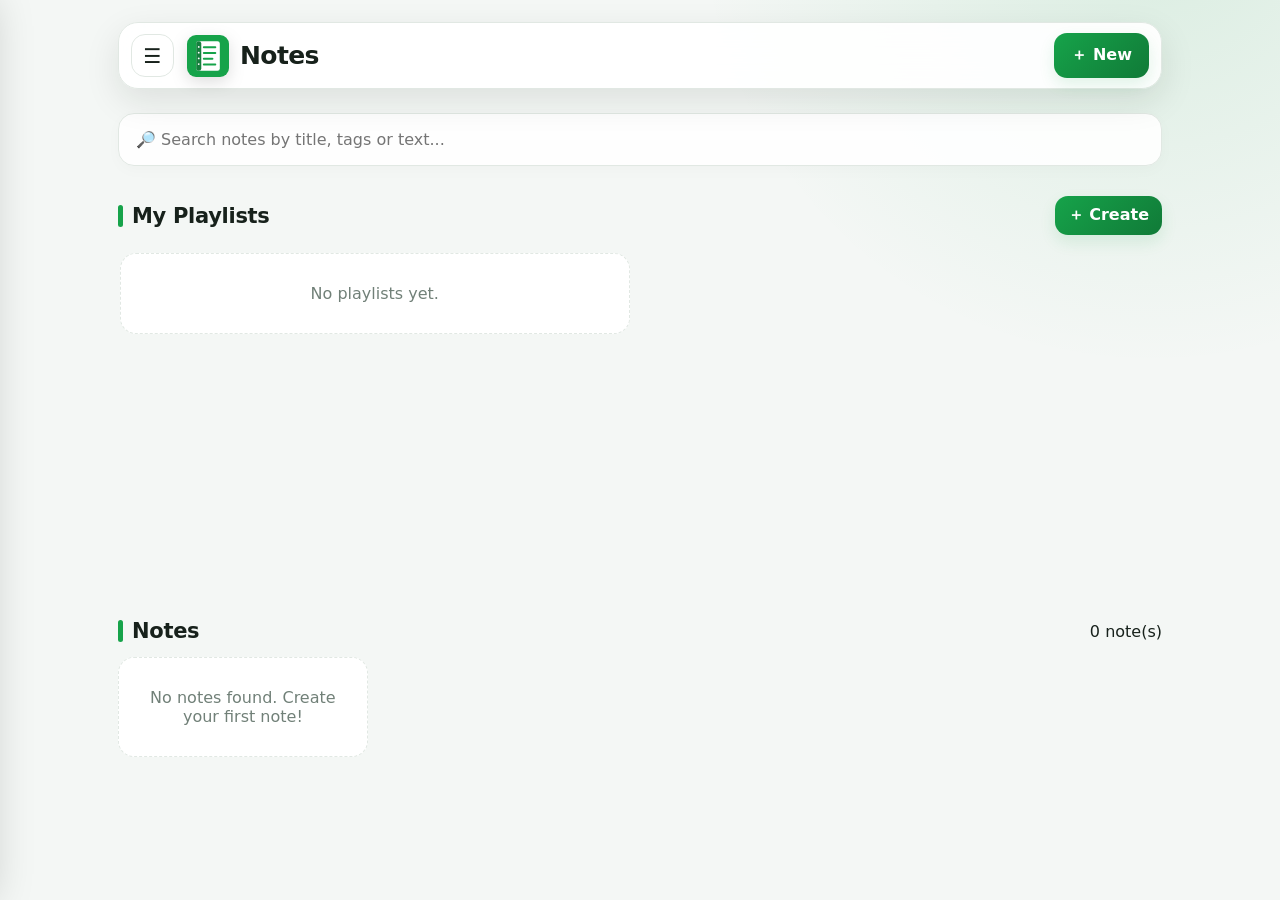
==== commit f4334731: "Add files via upload" ====
--- a/index.html
+++ b/index.html
@@ -30,6 +30,8 @@
     <p class="side-label">Playlists</p>
     <button class="menu-item" id="createPlaylistBtn">＋ Create Playlist</button>
     <div id="sidebarPlaylists"></div>
+    <hr>
+    <button class="menu-item hidden-menu-item" id="hiddenNotesBtn">🙈 Hidden Notes</button>
   </aside>
 
   <div class="overlay" id="overlay"></div>
@@ -55,10 +57,7 @@
     <section>
       <div class="section-title">
         <h2>Notes</h2>
-        <div class="notes-tools">
-          <button class="small-btn hidden-btn" id="hiddenNotesBtn">🙈 Hidden</button>
-          <span id="noteCount"></span>
-        </div>
+        <div class="notes-tools"><span id="noteCount"></span></div>
       </div>
       <div id="notesList" class="notes-list"></div>
     </section>
--- a/style.css
+++ b/style.css
@@ -247,3 +247,16 @@
   .hidden-btn{padding:8px 10px;font-size:12px}
   .action-menu{grid-template-columns:1fr}
 }
+
+/* ===== V7 Hidden Notes in Sidebar ===== */
+.hidden-menu-item{
+  margin-top:6px;
+  background:var(--accent-soft);
+  border:1px solid var(--border);
+  color:var(--text);
+  font-weight:700;
+}
+.hidden-menu-item:hover{
+  border-color:var(--accent);
+  color:var(--accent);
+}
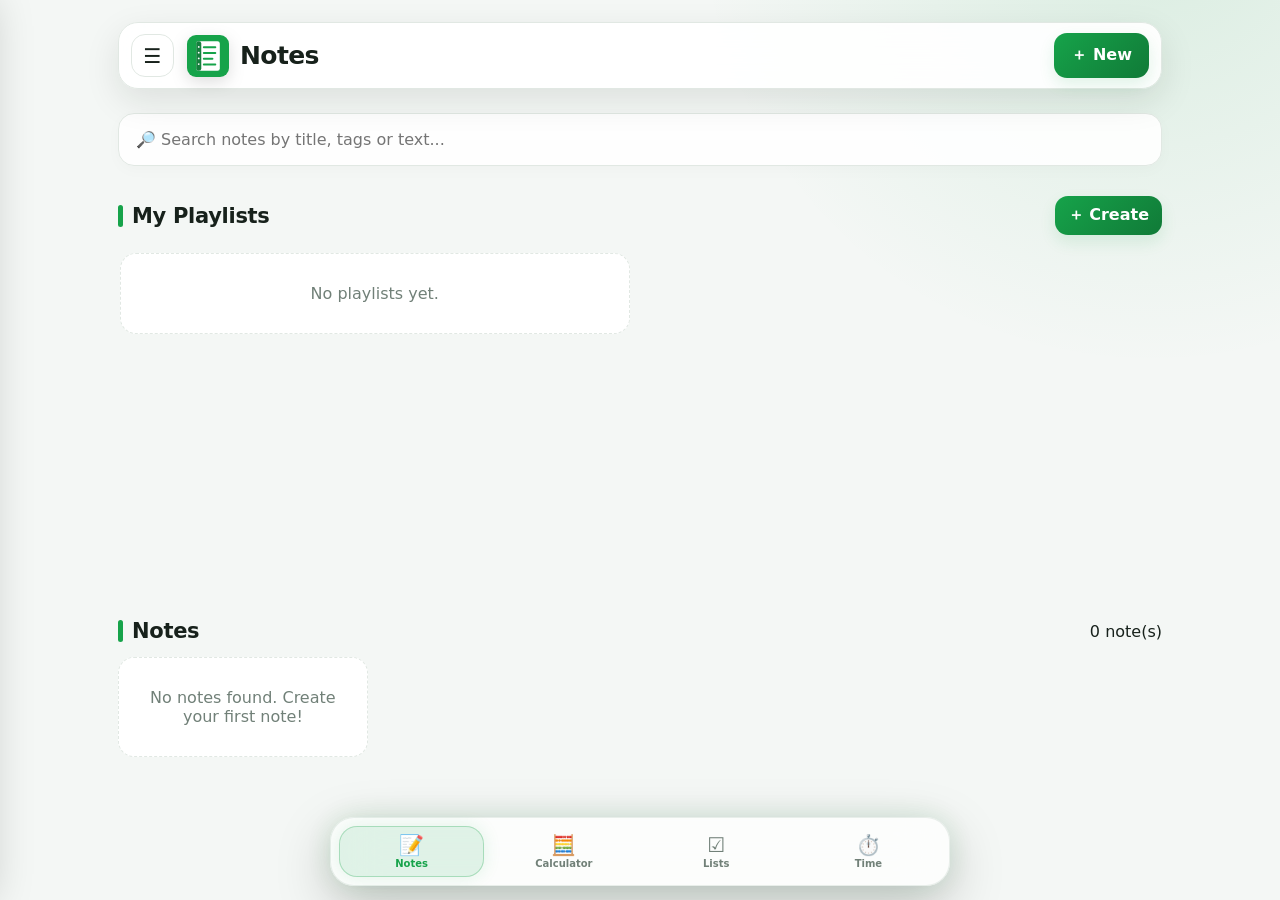
==== commit 1dfa813b: "Add files via upload" ====
--- a/index.html
+++ b/index.html
@@ -63,6 +63,40 @@
     </section>
   </main>
 
+  <section id="calculatorView" class="utility-view" hidden>
+    <div class="utility-head"><div><span class="utility-kicker">TOOL</span><h2>Calculator</h2></div></div>
+    <div class="calculator glass-panel">
+      <input id="calcDisplay" class="calc-display" inputmode="decimal" placeholder="0" aria-label="Calculator display">
+      <div class="calc-grid">
+        <button data-calc="clear" class="calc-danger">C</button><button data-calc="back">⌫</button><button data-calc="%">%</button><button data-calc="/" class="calc-op">÷</button>
+        <button data-calc="7">7</button><button data-calc="8">8</button><button data-calc="9">9</button><button data-calc="*" class="calc-op">×</button>
+        <button data-calc="4">4</button><button data-calc="5">5</button><button data-calc="6">6</button><button data-calc="-" class="calc-op">−</button>
+        <button data-calc="1">1</button><button data-calc="2">2</button><button data-calc="3">3</button><button data-calc="+" class="calc-op">+</button>
+        <button data-calc="0" class="span2">0</button><button data-calc=".">.</button><button data-calc="=" class="calc-equal">=</button>
+      </div>
+    </div>
+  </section>
+
+  <section id="listsView" class="utility-view" hidden>
+    <div class="utility-head"><div><span class="utility-kicker">ORGANIZE</span><h2>Lists</h2></div><button class="primary-btn" id="newListBtn">＋ New List</button></div>
+    <div id="listsContainer" class="lists-container"></div>
+  </section>
+
+  <section id="timeView" class="utility-view" hidden>
+    <div class="utility-head"><div><span class="utility-kicker">TIME</span><h2>Time Center</h2></div></div>
+    <div class="time-tabs"><button class="time-tab active" data-time-tab="clock">🕐 Real Time</button><button class="time-tab" data-time-tab="stopwatch">⏱ Stopwatch</button><button class="time-tab" data-time-tab="timer">⏳ Timer</button></div>
+    <div id="clockPanel" class="time-panel glass-panel"><div class="live-clock" id="liveClock">00:00:00</div><div class="live-date" id="liveDate">Loading...</div></div>
+    <div id="stopwatchPanel" class="time-panel glass-panel" hidden><div class="big-time" id="stopwatchDisplay">00:00:00.00</div><div class="button-row center"><button class="primary-btn" id="stopwatchStart">Start</button><button class="secondary-btn" id="stopwatchReset">Reset</button></div></div>
+    <div id="timerPanel" class="time-panel glass-panel" hidden><div class="timer-inputs"><input id="timerMinutes" type="number" min="0" max="999" value="1" placeholder="Min"><span>:</span><input id="timerSeconds" type="number" min="0" max="59" value="0" placeholder="Sec"></div><div class="big-time" id="timerDisplay">01:00</div><div class="button-row center"><button class="primary-btn" id="timerStart">Start</button><button class="secondary-btn" id="timerReset">Reset</button></div></div>
+  </section>
+
+  <nav class="bottom-nav" id="bottomNav" aria-label="Main navigation">
+    <button class="bottom-nav-item active" data-view="notes"><span>📝</span><small>Notes</small></button>
+    <button class="bottom-nav-item" data-view="calculator"><span>🧮</span><small>Calculator</small></button>
+    <button class="bottom-nav-item" data-view="lists"><span>☑️</span><small>Lists</small></button>
+    <button class="bottom-nav-item" data-view="time"><span>⏱️</span><small>Time</small></button>
+  </nav>
+
   <div class="modal" id="noteModal" role="dialog">
     <div class="modal-box note-editor">
       <div class="modal-top"><h2 id="editorHeading">Create Note</h2><button class="icon-btn" data-close="noteModal">✕</button></div>
@@ -76,6 +110,7 @@
       </div>
       <input id="noteTitle" class="editor-title" placeholder="Note title...">
       <input id="noteTags" class="editor-tags" placeholder="Tags (example: study, important)">
+      <div id="noteCreatedInfo" class="note-created-info"></div>
       <textarea id="noteContent" placeholder="Write your note here..."></textarea>
       <div class="editor-bottom">
         <span id="saveStatus"></span>
@@ -139,6 +174,24 @@
     </div>
   </div>
 
+
+  <div class="item-options-menu" id="itemOptionsMenu" aria-hidden="true">
+    <button data-item-action="edit">✏️ <span>Edit</span></button>
+    <button data-item-action="delete" class="danger">🗑️ <span>Delete</span></button>
+  </div>
+
+  <div class="modal" id="confirmDeleteModal" role="dialog" aria-modal="true">
+    <div class="modal-box small-modal confirm-delete-box">
+      <div class="confirm-icon">⚠️</div>
+      <h2 id="confirmDeleteTitle">Delete?</h2>
+      <p id="confirmDeleteText">Are you sure you want to delete this? This action cannot be undone.</p>
+      <div class="button-row">
+        <button class="secondary-btn" id="cancelDeleteBtn">Cancel</button>
+        <button class="danger-btn" id="confirmDeleteBtn">Yes, Delete</button>
+      </div>
+    </div>
+  </div>
+
   <script src="script.js"></script>
 </body>
 </html>
--- a/style.css
+++ b/style.css
@@ -260,3 +260,184 @@
   border-color:var(--accent);
   color:var(--accent);
 }
+
+/* V8 hidden notes interaction */
+#hiddenNotesList .hidden-note-card{cursor:pointer}
+#hiddenNotesList .hidden-note-card:hover{border-color:var(--accent)}
+
+/* ===== V11 Three-dot Edit / Delete menus ===== */
+.note-card, .playlist-card{position:relative}
+.card-more-btn{
+  position:absolute;right:11px;top:11px;z-index:4;
+  width:34px;height:34px;border-radius:11px;border:1px solid var(--border);
+  background:var(--card);color:var(--text);font-size:19px;line-height:1;
+  cursor:pointer;display:grid;place-items:center;
+}
+.card-more-btn:hover{background:var(--accent-soft);border-color:var(--accent);transform:scale(1.06)}
+.playlist-card .card-more-btn{right:12px;top:12px}
+.note-card .badge{right:52px}
+
+.item-options-menu{
+  position:fixed;z-index:500;min-width:150px;padding:7px;
+  background:var(--card);border:1px solid var(--border);border-radius:14px;
+  box-shadow:0 18px 45px rgba(0,0,0,.22);backdrop-filter:blur(16px);
+  display:none;transform:translateY(-5px);opacity:0;
+  transition:opacity .15s ease,transform .15s ease;
+}
+.item-options-menu.show{display:block;opacity:1;transform:translateY(0)}
+.item-options-menu button{
+  width:100%;display:flex;align-items:center;gap:9px;border:0;background:transparent;
+  color:var(--text);padding:11px;border-radius:10px;font-weight:650;cursor:pointer;text-align:left;
+}
+.item-options-menu button:hover{background:var(--accent-soft)}
+.item-options-menu button.danger{color:#dc2626}
+.item-options-menu button.danger:hover{background:rgba(220,38,38,.10)}
+
+.confirm-delete-box{text-align:center;max-width:410px}
+.confirm-icon{
+  width:62px;height:62px;margin:0 auto 14px;border-radius:50%;
+  display:grid;place-items:center;font-size:30px;background:rgba(220,38,38,.12);
+}
+.confirm-delete-box h2{margin:0 0 9px;font-size:23px}
+.confirm-delete-box p{margin:0 0 20px;color:var(--muted);line-height:1.5}
+.confirm-delete-box .button-row{justify-content:center}
+.danger-btn{
+  background:#dc2626;color:#fff;border:0;border-radius:13px;padding:11px 16px;
+  font-weight:750;cursor:pointer;
+}
+.danger-btn:hover{transform:translateY(-2px);box-shadow:0 9px 20px rgba(220,38,38,.25)}
+
+@media(max-width:600px){
+  .card-more-btn{width:32px;height:32px;right:9px;top:9px}
+  .note-card .badge{right:47px}
+  .item-options-menu{min-width:145px}
+}
+
+/* ===== V12 Reliable card options buttons ===== */
+.note-card .card-more-btn,
+.playlist-card .card-more-btn{
+  position:absolute !important;
+  top:12px !important;
+  right:12px !important;
+  z-index:50 !important;
+  pointer-events:auto !important;
+  isolation:isolate;
+}
+.note-card .badge{
+  right:58px !important;
+  top:16px !important;
+  z-index:3 !important;
+  pointer-events:none !important;
+}
+.playlist-card .playlist-icon{
+  pointer-events:none;
+}
+.card-more-btn{
+  appearance:none;
+  -webkit-appearance:none;
+  touch-action:manipulation;
+}
+@media(max-width:600px){
+  .note-card .card-more-btn,
+  .playlist-card .card-more-btn{top:10px !important;right:10px !important}
+  .note-card .badge{right:52px !important}
+}
+
+/* ===== V14 menu and draft-save fixes ===== */
+
+/* When the left menu is open, option buttons from the background never float
+   into view beside the sidebar. They return automatically when the menu closes. */
+body.menu-open .main .card-more-btn,
+body.menu-open main .card-more-btn {
+  opacity: 0 !important;
+  visibility: hidden !important;
+  pointer-events: none !important;
+}
+
+/* Keep the playlist three-dot button exactly like the note three-dot button. */
+.playlist-card .card-more-btn,
+.note-card .card-more-btn {
+  position: absolute !important;
+  top: 12px !important;
+  right: 12px !important;
+  width: 34px;
+  height: 34px;
+  z-index: 60 !important;
+  pointer-events: auto !important;
+}
+
+/* Leave enough room for the playlist content and its options button. */
+.playlist-card .playlist-info {
+  padding-right: 42px;
+}
+
+
+/* ===== V15 Playlist three-dot stacking/debug fix ===== */
+
+/* Put the complete app content in its own low stacking layer. */
+main{
+  position:relative;
+  z-index:1;
+}
+
+/* Overlay and sidebar must always be above every note/playlist card. */
+.overlay{z-index:100 !important;}
+.sidebar{z-index:200 !important;}
+
+/* Cards create their own safe stacking context. */
+.note-card,
+.playlist-card{
+  isolation:isolate;
+}
+
+/* The three-dot button only needs to sit above its own card content,
+   never above the application's menu or overlay. */
+.note-card .card-more-btn,
+.playlist-card .card-more-btn{
+  z-index:10 !important;
+}
+
+/* Playlist decoration stays behind the content and options button. */
+.playlist-card::before{
+  z-index:-1;
+}
+.playlist-card .playlist-icon,
+.playlist-card .playlist-info{
+  position:relative;
+  z-index:1;
+}
+
+/* The actual Edit/Delete popup is intentionally above everything. */
+.item-options-menu{
+  z-index:1000 !important;
+}
+
+/* Extra safety: while the sidebar is open, no background card button can
+   receive touches or appear above the dark overlay. */
+body.menu-open main .card-more-btn{
+  visibility:hidden !important;
+  pointer-events:none !important;
+}
+
+
+/* ===== V16 Premium Bottom Navigation + Utility Views ===== */
+main{padding-bottom:110px}
+.bottom-nav{
+  position:fixed;left:50%;bottom:14px;transform:translateX(-50%);z-index:35;
+  width:min(620px,calc(100% - 22px));display:grid;grid-template-columns:repeat(4,1fr);gap:7px;
+  padding:8px;border:1px solid color-mix(in srgb,var(--border) 75%,transparent);
+  background:color-mix(in srgb,var(--card) 78%,transparent);backdrop-filter:blur(24px) saturate(150%);
+  border-radius:24px;box-shadow:0 18px 55px rgba(0,0,0,.22),0 0 30px var(--accent-soft)
+}
+.bottom-nav-item{border:0;background:transparent;color:var(--muted);border-radius:18px;padding:9px 6px 8px;cursor:pointer;display:flex;flex-direction:column;align-items:center;gap:3px;font-weight:700}
+.bottom-nav-item span{font-size:20px;line-height:1}.bottom-nav-item small{font-size:10px}.bottom-nav-item.active{color:var(--accent);background:var(--accent-soft);box-shadow:inset 0 0 0 1px color-mix(in srgb,var(--accent) 28%,transparent),0 0 18px var(--accent-soft)}
+.bottom-nav-item:hover{transform:translateY(-2px);color:var(--accent)}
+.utility-view{animation:utilityIn .35s cubic-bezier(.2,.85,.25,1) both}.utility-head{display:flex;justify-content:space-between;align-items:center;margin:26px 0 15px}.utility-head h2{margin:2px 0;font-size:29px;letter-spacing:-.8px}.utility-kicker{font-size:10px;letter-spacing:1.7px;font-weight:900;color:var(--accent)}
+.glass-panel{background:linear-gradient(145deg,color-mix(in srgb,var(--card) 88%,transparent),color-mix(in srgb,var(--accent-soft) 40%,var(--card)));border:1px solid var(--border);backdrop-filter:blur(22px) saturate(150%);box-shadow:var(--shadow),0 0 35px var(--accent-soft);border-radius:26px}
+.calculator{max-width:500px;margin:30px auto;padding:18px}.calc-display{width:100%;height:82px;border:1px solid var(--border);border-radius:19px;background:rgba(0,0,0,.07);color:var(--text);font-size:34px;text-align:right;padding:12px 15px;outline:none;margin-bottom:13px}.calc-grid{display:grid;grid-template-columns:repeat(4,1fr);gap:9px}.calc-grid button{min-height:58px;border:1px solid var(--border);border-radius:17px;background:color-mix(in srgb,var(--card) 80%,transparent);color:var(--text);font-size:19px;font-weight:750;cursor:pointer;box-shadow:0 5px 16px rgba(0,0,0,.06)}.calc-grid button:hover{transform:translateY(-2px);border-color:var(--accent);box-shadow:0 10px 24px var(--accent-soft)}.calc-grid .calc-op,.calc-grid .calc-equal{background:var(--accent);color:#fff;border-color:transparent}.calc-grid .calc-danger{color:#dc2626}.span2{grid-column:span 2}
+.lists-container{display:grid;gap:14px}.quick-list{padding:16px}.quick-list-head{display:flex;align-items:center;justify-content:space-between;gap:10px}.quick-list-head h3{margin:0;font-size:18px}.list-add-row{display:flex;gap:8px;margin:13px 0}.list-add-row input{flex:1;min-width:0;padding:12px;border:1px solid var(--border);border-radius:13px;background:var(--card);color:var(--text);outline:none}.list-add-row input:focus{border-color:var(--accent);box-shadow:0 0 0 3px var(--accent-soft)}.list-add-row .small-btn{padding:9px 14px}.list-items{display:grid;gap:5px}.list-item{display:flex;align-items:center;gap:9px;padding:10px;border-radius:12px;background:var(--accent-soft)}.list-item span{flex:1;word-break:break-word}.list-item.done span{text-decoration:line-through;opacity:.55}.list-item button{border:0;background:transparent;color:var(--muted);font-size:20px;cursor:pointer}.list-empty{color:var(--muted);font-size:13px;padding:8px}
+.time-tabs{display:grid;grid-template-columns:repeat(3,1fr);gap:8px;margin:15px 0}.time-tab{border:1px solid var(--border);background:var(--card);color:var(--muted);border-radius:15px;padding:12px 8px;font-weight:750;cursor:pointer}.time-tab.active{background:var(--accent-soft);color:var(--accent);border-color:color-mix(in srgb,var(--accent) 45%,var(--border));box-shadow:0 0 22px var(--accent-soft)}.time-panel{padding:30px;text-align:center}.live-clock{font-size:clamp(45px,11vw,86px);font-weight:850;letter-spacing:2px;font-variant-numeric:tabular-nums}.live-date{color:var(--muted);font-weight:650;margin-top:7px}.big-time{font-size:clamp(42px,10vw,76px);font-weight:850;font-variant-numeric:tabular-nums;letter-spacing:2px;margin:10px 0 25px}.center{justify-content:center}.timer-inputs{display:flex;justify-content:center;align-items:center;gap:8px}.timer-inputs input{width:100px;text-align:center;padding:13px;border:1px solid var(--border);border-radius:14px;background:var(--card);color:var(--text);font-size:20px}
+.day-group{margin-bottom:25px}.day-heading{display:flex;align-items:center;justify-content:space-between;margin:24px 0 11px;padding:0 3px}.day-heading span{font-size:18px;font-weight:850;letter-spacing:-.2px}.day-heading span::before{content:"";display:inline-block;width:7px;height:7px;background:var(--accent);border-radius:50%;margin:0 8px 2px 0;box-shadow:0 0 12px var(--accent)}.day-heading small{color:var(--muted);font-size:12px;font-weight:700}.note-created{font-size:11px;color:var(--muted);margin-top:8px}
+.note-created-info{font-size:12px;color:var(--muted);padding:2px 2px 12px}.note-card{box-shadow:0 8px 24px rgba(0,0,0,.055),0 0 0 1px rgba(255,255,255,.02) inset}.note-card:hover{box-shadow:var(--shadow-hover),0 0 28px var(--accent-soft)}
+@keyframes utilityIn{from{opacity:0;transform:translateY(12px) scale(.99)}to{opacity:1;transform:none}}
+@media(max-width:600px){main{padding-bottom:100px}.bottom-nav{bottom:8px;border-radius:21px}.bottom-nav-item{padding:8px 4px}.bottom-nav-item span{font-size:18px}.bottom-nav-item small{font-size:9px}.utility-head h2{font-size:25px}.calculator{padding:13px}.calc-grid{gap:7px}.calc-grid button{min-height:55px;border-radius:15px}.time-tabs{gap:5px}.time-tab{font-size:11px;padding:11px 5px}.time-panel{padding:22px 12px}.timer-inputs input{width:85px}.day-heading{margin-top:20px}}
